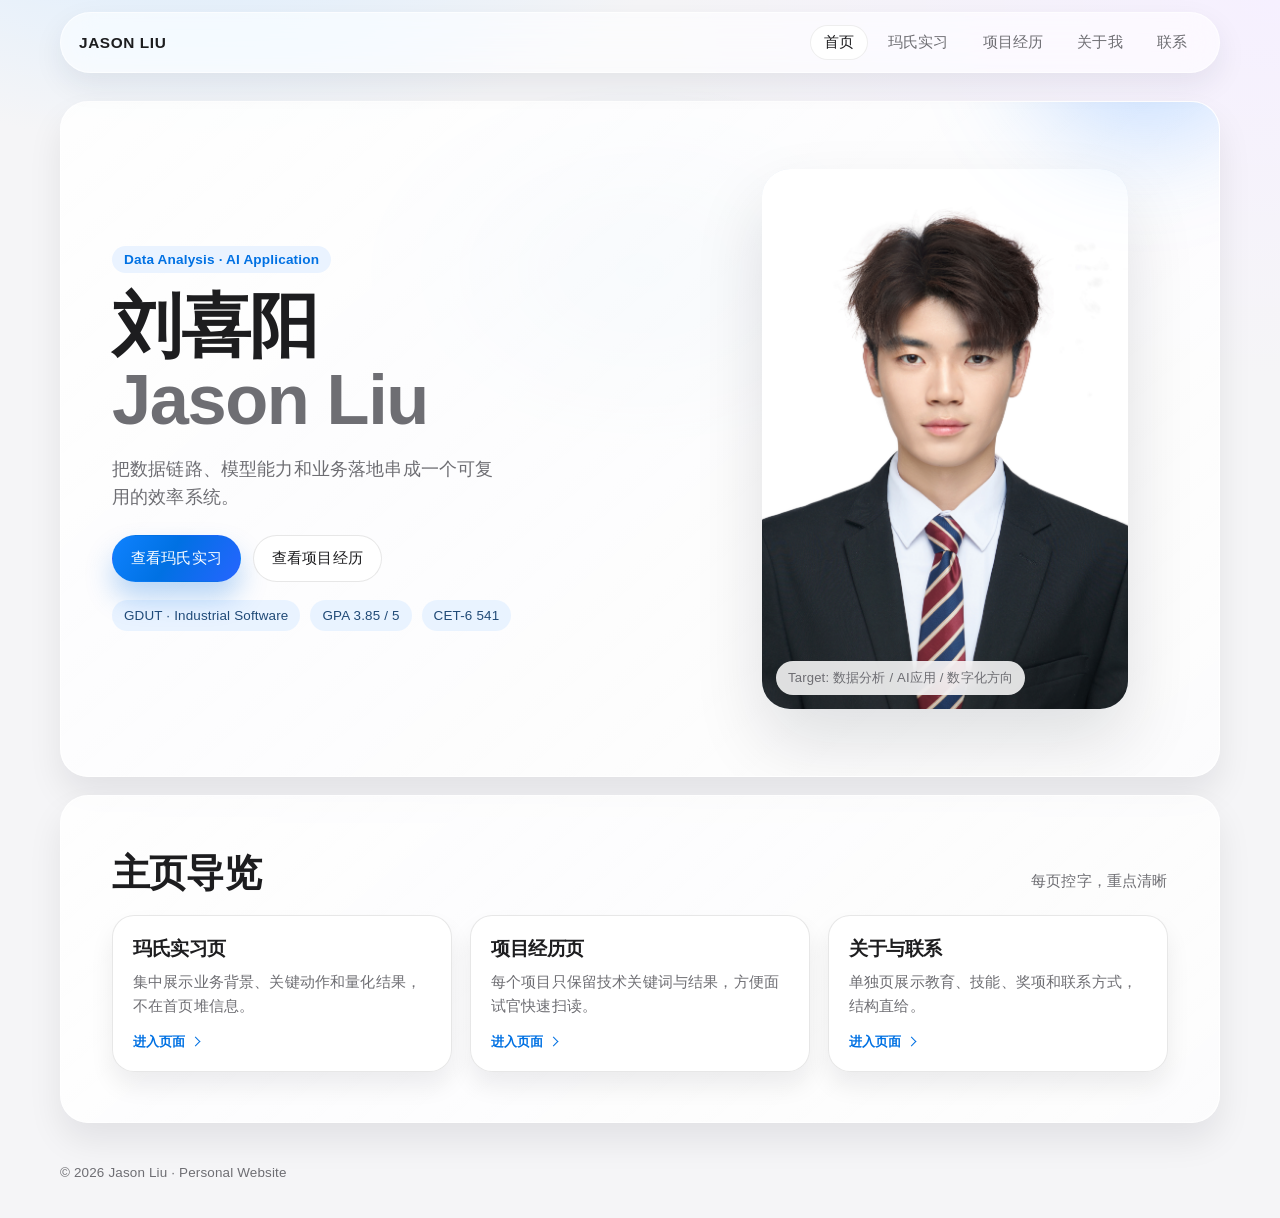
==== index.html @ 2a5bb50b "Deploy-ready personal homepage" ====
<!doctype html>
<html lang="zh-CN">
  <head>
    <meta charset="utf-8" />
    <meta name="viewport" content="width=device-width, initial-scale=1" />
    <title>刘喜阳 | 个人主页</title>
    <meta name="description" content="刘喜阳 Jason Liu 个人主页 - 数据分析与AI应用方向" />
    <link rel="stylesheet" href="./styles.css" />
  </head>
  <body>
    <div class="scroll-progress" aria-hidden="true"></div>
    <header class="site-header">
      <a class="brand" href="./index.html">JASON LIU</a>
      <button class="menu-toggle" aria-expanded="false" aria-controls="site-nav">菜单</button>
      <nav id="site-nav" class="site-nav">
        <a href="./index.html">首页</a>
        <a href="./internship.html">玛氏实习</a>
        <a href="./projects.html">项目经历</a>
        <a href="./about.html">关于我</a>
        <a href="./contact.html">联系</a>
      </nav>
    </header>

    <main>
      <section class="hero">
        <div class="reveal-card" data-reveal>
          <p class="eyebrow">Data Analysis · AI Application</p>
          <h1>
            刘喜阳<br />
            <span>Jason Liu</span>
          </h1>
          <p class="lead">把数据链路、模型能力和业务落地串成一个可复用的效率系统。</p>
          <div class="hero-actions">
            <a class="btn primary" href="./internship.html">查看玛氏实习</a>
            <a class="btn secondary" href="./projects.html">查看项目经历</a>
          </div>
          <div class="quick-points">
            <span>GDUT · Industrial Software</span>
            <span>GPA 3.85 / 5</span>
            <span>CET-6 541</span>
          </div>
        </div>
        <figure class="hero-media reveal-card tilt-card" data-reveal>
          <img src="./d1d19678adbbcc98fbcbd94c65c5132.jpg" alt="刘喜阳证件照" />
          <figcaption class="badge">Target: 数据分析 / AI应用 / 数字化方向</figcaption>
        </figure>
      </section>

      <section>
        <div class="title-row reveal-card" data-reveal>
          <h2>主页导览</h2>
          <p class="sub">每页控字，重点清晰</p>
        </div>
        <div class="grid three-col">
          <article class="card reveal-card tilt-card" data-reveal>
            <a class="card-link" href="./internship.html">
              <h3>玛氏实习页</h3>
              <p>集中展示业务背景、关键动作和量化结果，不在首页堆信息。</p>
              <span class="card-jump">进入页面</span>
            </a>
          </article>
          <article class="card reveal-card tilt-card" data-reveal>
            <a class="card-link" href="./projects.html">
              <h3>项目经历页</h3>
              <p>每个项目只保留技术关键词与结果，方便面试官快速扫读。</p>
              <span class="card-jump">进入页面</span>
            </a>
          </article>
          <article class="card reveal-card tilt-card" data-reveal>
            <a class="card-link" href="./about.html">
              <h3>关于与联系</h3>
              <p>单独页展示教育、技能、奖项和联系方式，结构直给。</p>
              <span class="card-jump">进入页面</span>
            </a>
          </article>
        </div>
      </section>
    </main>

    <footer>© 2026 Jason Liu · Personal Website</footer>
    <script src="./script.js"></script>
  </body>
  </html>
---- styles.css ----
:root {
  --bg: #f5f5f7;
  --bg-alt: #ffffff;
  --text: #1d1d1f;
  --muted: #6e6e73;
  --accent: #0071e3;
  --accent-soft: #eaf3ff;
  --surface: rgba(255, 255, 255, 0.76);
  --surface-solid: #ffffff;
  --border: rgba(20, 20, 20, 0.1);
  --radius-xl: 28px;
  --radius-lg: 22px;
  --radius-md: 16px;
  --shadow-lg: 0 34px 70px rgba(10, 15, 30, 0.12);
  --shadow-md: 0 18px 34px rgba(10, 15, 30, 0.08);
  --mouse-x: 50vw;
  --mouse-y: 30vh;
  --max-width: 1160px;
}

*,
*::before,
*::after {
  box-sizing: border-box;
}

html {
  scroll-behavior: smooth;
}

body {
  margin: 0;
  color: var(--text);
  background:
    radial-gradient(720px 380px at 15% -10%, #d8ecff 0%, transparent 70%),
    radial-gradient(900px 540px at 100% 0%, #f6f0ff 0%, transparent 70%),
    var(--bg);
  font-family: "SF Pro Display", "SF Pro Text", "PingFang SC", "Helvetica Neue", "Segoe UI", sans-serif;
  letter-spacing: 0.01em;
  min-height: 100vh;
}

body::before {
  content: "";
  position: fixed;
  inset: 0;
  z-index: -1;
  pointer-events: none;
  background: radial-gradient(380px 260px at var(--mouse-x) var(--mouse-y), rgba(0, 113, 227, 0.11) 0%, transparent 72%);
}

a {
  color: inherit;
  text-decoration: none;
}

img {
  max-width: 100%;
  display: block;
}

.scroll-progress {
  position: fixed;
  top: 0;
  left: 0;
  width: 100%;
  height: 3px;
  transform-origin: 0 50%;
  transform: scaleX(0);
  background: linear-gradient(90deg, #8bc6ff 0%, #0071e3 60%, #3455ff 100%);
  z-index: 120;
}

.site-header {
  position: sticky;
  top: 10px;
  z-index: 100;
  margin: 12px auto 0;
  width: min(calc(100% - 24px), var(--max-width));
  display: flex;
  align-items: center;
  justify-content: space-between;
  padding: 12px 18px;
  border: 1px solid rgba(255, 255, 255, 0.65);
  border-radius: 999px;
  background: rgba(255, 255, 255, 0.58);
  backdrop-filter: saturate(180%) blur(16px);
  box-shadow: 0 12px 30px rgba(30, 40, 60, 0.08);
  transition: padding 0.28s ease, box-shadow 0.28s ease, background-color 0.28s ease, transform 0.28s ease;
}

.site-header.is-compact {
  padding: 9px 14px;
  transform: translateY(-1px);
  background: rgba(255, 255, 255, 0.74);
  box-shadow: 0 8px 22px rgba(30, 40, 60, 0.1);
}

.brand {
  font-weight: 640;
  font-size: 0.96rem;
  letter-spacing: 0.04em;
}

.site-nav {
  display: flex;
  align-items: center;
  gap: 6px;
}

.site-nav a {
  padding: 8px 14px;
  border-radius: 999px;
  color: var(--muted);
  font-size: 0.92rem;
  transition: background-color 0.24s ease, color 0.24s ease, transform 0.24s ease;
}

.site-nav a:hover {
  transform: translateY(-1px);
  color: var(--text);
  background: rgba(255, 255, 255, 0.82);
}

.site-nav a[aria-current="page"] {
  color: var(--text);
  background: rgba(255, 255, 255, 0.95);
  box-shadow: inset 0 0 0 1px rgba(20, 20, 20, 0.07);
}

.menu-toggle {
  display: none;
  appearance: none;
  border: 1px solid var(--border);
  background: var(--surface-solid);
  border-radius: 999px;
  padding: 7px 12px;
  color: var(--text);
  font-size: 0.9rem;
}

main {
  width: min(calc(100% - 28px), var(--max-width));
  margin: 28px auto 42px;
  transition: opacity 0.34s ease, transform 0.34s ease;
}

body.is-leaving main {
  opacity: 0;
  transform: translateY(14px);
}

section {
  margin: 18px 0;
  padding: clamp(26px, 4vw, 52px);
  border-radius: var(--radius-xl);
  border: 1px solid rgba(255, 255, 255, 0.75);
  background: linear-gradient(140deg, rgba(255, 255, 255, 0.86) 0%, rgba(255, 255, 255, 0.72) 100%);
  box-shadow: var(--shadow-md);
  position: relative;
  transition: transform 0.42s ease, box-shadow 0.42s ease, border-color 0.42s ease;
}

section::before {
  content: "";
  position: absolute;
  inset: 0;
  border-radius: inherit;
  border: 1px solid transparent;
  pointer-events: none;
  transition: border-color 0.42s ease, box-shadow 0.42s ease;
}

section.section-active {
  transform: translateY(-2px);
  box-shadow: 0 20px 36px rgba(14, 22, 42, 0.11);
}

section.section-active::before {
  border-color: rgba(0, 113, 227, 0.14);
  box-shadow: inset 0 1px 0 rgba(255, 255, 255, 0.85);
}

.hero {
  display: grid;
  grid-template-columns: 1.12fr 0.88fr;
  gap: clamp(18px, 3.4vw, 42px);
  align-items: center;
  min-height: clamp(420px, 70vh, 620px);
  overflow: hidden;
  position: relative;
}

.hero::after {
  content: "";
  position: absolute;
  inset: -40% -10% auto auto;
  width: 380px;
  height: 380px;
  border-radius: 50%;
  filter: blur(40px);
  background: radial-gradient(circle at 50% 50%, rgba(72, 156, 255, 0.42), transparent 65%);
  pointer-events: none;
}

.eyebrow {
  display: inline-flex;
  align-items: center;
  gap: 8px;
  margin: 0 0 16px;
  padding: 6px 12px;
  border-radius: 999px;
  background: var(--accent-soft);
  color: var(--accent);
  font-weight: 560;
  font-size: 0.85rem;
}

h1,
h2,
h3 {
  margin: 0;
  letter-spacing: -0.02em;
}

h1 {
  font-size: clamp(2rem, 6vw, 4.4rem);
  line-height: 1.05;
}

h1 span {
  color: var(--muted);
  font-weight: 550;
}

.lead {
  margin: 18px 0 0;
  color: var(--muted);
  font-size: clamp(1rem, 1.4vw, 1.2rem);
  line-height: 1.58;
  max-width: 40ch;
}

.hero-actions {
  margin-top: 24px;
  display: flex;
  flex-wrap: wrap;
  gap: 12px;
}

.btn {
  position: relative;
  display: inline-flex;
  align-items: center;
  justify-content: center;
  gap: 8px;
  padding: 12px 18px;
  border-radius: 999px;
  border: 1px solid transparent;
  font-size: 0.95rem;
  font-weight: 560;
  transition: transform 0.22s ease, box-shadow 0.28s ease, background-color 0.24s ease, color 0.24s ease;
  will-change: transform;
}

.btn.primary {
  color: #fff;
  background: linear-gradient(120deg, #0f82ff 0%, #0071e3 45%, #2665ff 100%);
  box-shadow: 0 16px 28px rgba(0, 113, 227, 0.28);
}

.btn.secondary {
  color: var(--text);
  border-color: var(--border);
  background: rgba(255, 255, 255, 0.85);
}

.btn:hover {
  transform: translateY(-2px);
}

.btn:active {
  transform: translateY(0);
}

.hero-media {
  position: relative;
  border-radius: var(--radius-xl);
  overflow: hidden;
  box-shadow: var(--shadow-lg);
  background: #dfe8f3;
}

.hero-media img {
  width: 100%;
  height: clamp(320px, 50vw, 540px);
  object-fit: cover;
}

.badge {
  position: absolute;
  left: 14px;
  bottom: 14px;
  padding: 8px 12px;
  border-radius: 999px;
  background: rgba(255, 255, 255, 0.86);
  backdrop-filter: blur(10px);
  font-size: 0.82rem;
  color: var(--muted);
}

.grid {
  display: grid;
  gap: clamp(12px, 1.8vw, 18px);
}

.two-col {
  grid-template-columns: repeat(2, minmax(0, 1fr));
}

.three-col {
  grid-template-columns: repeat(3, minmax(0, 1fr));
}

.card {
  border-radius: var(--radius-lg);
  border: 1px solid var(--border);
  background: var(--surface);
  box-shadow: 0 14px 24px rgba(16, 18, 30, 0.07);
  padding: 20px;
}

.card h3 {
  font-size: 1.18rem;
  margin-bottom: 8px;
}

.card p {
  margin: 0;
  color: var(--muted);
  line-height: 1.58;
  font-size: 0.96rem;
}

.card-link {
  display: flex;
  flex-direction: column;
  min-height: 100%;
  color: inherit;
}

.card-jump {
  margin-top: 14px;
  display: inline-flex;
  align-items: center;
  gap: 6px;
  font-size: 0.84rem;
  font-weight: 600;
  color: var(--accent);
  transition: transform 0.22s ease;
}

.card-jump::after {
  content: "";
  width: 7px;
  height: 7px;
  border-top: 1.8px solid currentColor;
  border-right: 1.8px solid currentColor;
  transform: rotate(45deg);
}

.card-link:hover .card-jump {
  transform: translateX(2px);
}

.card-image {
  width: 100%;
  height: 220px;
  border-radius: 14px;
  object-fit: cover;
  margin-bottom: 12px;
  box-shadow: 0 10px 18px rgba(16, 18, 30, 0.08);
}

.hobby-stage {
  display: grid;
  grid-template-columns: repeat(12, minmax(0, 1fr));
  grid-template-rows: repeat(2, minmax(220px, auto));
  gap: 16px;
}

.hobby-tile {
  position: relative;
  border-radius: 24px;
  overflow: hidden;
  border: 1px solid rgba(255, 255, 255, 0.58);
  box-shadow: 0 20px 36px rgba(12, 24, 44, 0.14);
  background: #c9d7e7;
  min-height: 220px;
}

.hobby-feature {
  grid-column: 1 / span 4;
  grid-row: 1 / span 2;
  min-height: 456px;
}

.hobby-sport {
  grid-column: 5 / span 4;
  grid-row: 1;
}

.hobby-dive {
  grid-column: 9 / span 4;
  grid-row: 1;
}

.hobby-wide {
  grid-column: 5 / span 8;
  grid-row: 2;
}

.hobby-tile img {
  width: 100%;
  height: 100%;
  object-fit: cover;
  transform: scale(1.02);
  transition: transform 0.5s ease, filter 0.5s ease;
}

.hobby-feature img {
  object-fit: contain;
  background: #151b24;
  transform: none;
}

.hobby-feature:hover img {
  transform: none;
  filter: none;
}

.hobby-tile::after {
  content: "";
  position: absolute;
  inset: 0;
  background: linear-gradient(180deg, rgba(8, 14, 28, 0.08) 18%, rgba(8, 14, 28, 0.72) 100%);
}

.hobby-overlay {
  position: absolute;
  left: 18px;
  right: 18px;
  bottom: 18px;
  z-index: 1;
  color: #f5f7fa;
}

.hobby-tag {
  margin: 0 0 8px;
  display: inline-flex;
  padding: 6px 10px;
  border-radius: 999px;
  border: 1px solid rgba(255, 255, 255, 0.28);
  background: rgba(255, 255, 255, 0.16);
  backdrop-filter: blur(8px);
  font-size: 0.78rem;
  letter-spacing: 0.05em;
}

.hobby-overlay h3 {
  margin: 0;
  font-size: clamp(1.2rem, 2.2vw, 1.72rem);
  line-height: 1.2;
}

.hobby-overlay p {
  margin: 8px 0 0;
  font-size: 0.93rem;
  line-height: 1.45;
  color: rgba(245, 247, 250, 0.92);
  max-width: 34ch;
}

.hobby-tile:hover img {
  transform: scale(1.04);
  filter: saturate(1.08);
}

.chips {
  margin-top: 12px;
  display: flex;
  flex-wrap: wrap;
  gap: 8px;
}

.chip {
  padding: 6px 10px;
  border-radius: 999px;
  font-size: 0.8rem;
  color: #27415c;
  background: #eef5ff;
  border: 1px solid rgba(0, 113, 227, 0.14);
}

.gpa-spotlight {
  margin-top: 14px;
  padding: 12px 14px;
  border-radius: 14px;
  background: linear-gradient(120deg, #e7f2ff 0%, #f2f8ff 100%);
  border: 1px solid rgba(0, 113, 227, 0.18);
  box-shadow: inset 0 1px 0 rgba(255, 255, 255, 0.75);
  display: flex;
  flex-wrap: wrap;
  align-items: center;
  gap: 8px;
}

.gpa-pill {
  display: inline-flex;
  align-items: center;
  padding: 7px 12px;
  border-radius: 999px;
  background: rgba(255, 255, 255, 0.72);
  border: 1px solid rgba(0, 113, 227, 0.16);
  font-size: 1.02rem;
  font-weight: 700;
  color: #0f3a67;
}

.gpa-top {
  display: inline-flex;
  align-items: center;
  padding: 7px 12px;
  border-radius: 999px;
  background: #0f4f95;
  color: #ffffff;
  font-size: 0.9rem;
  font-weight: 650;
  letter-spacing: 0.02em;
}

.title-row {
  display: flex;
  justify-content: space-between;
  align-items: baseline;
  gap: 14px;
  margin-bottom: 16px;
}

.title-row h2 {
  font-size: clamp(1.6rem, 3.2vw, 2.4rem);
}

.title-row .sub {
  margin: 0;
  color: var(--muted);
  font-size: 0.95rem;
}

.metric-card {
  padding: 20px;
}

.metric-label {
  margin: 0;
  color: var(--muted);
  font-size: 0.9rem;
}

.metric-value {
  margin-top: 8px;
  font-size: clamp(1.6rem, 3.6vw, 2.4rem);
  font-weight: 650;
  letter-spacing: -0.02em;
}

.summary-grid {
  display: grid;
  gap: 14px;
  grid-template-columns: repeat(2, minmax(0, 1fr));
}

.summary-item {
  border: 1px solid var(--border);
  border-radius: var(--radius-md);
  background: rgba(255, 255, 255, 0.9);
  padding: 18px;
  box-shadow: 0 10px 20px rgba(16, 18, 30, 0.05);
}

.summary-item h3 {
  margin: 0;
  font-size: 1.08rem;
}

.summary-item p {
  margin: 8px 0 0;
  color: var(--muted);
  font-size: 0.94rem;
}

.story-list {
  display: grid;
  gap: 12px;
}

.story-item {
  padding: 16px 18px;
  border-radius: var(--radius-md);
  border: 1px solid var(--border);
  background: rgba(255, 255, 255, 0.85);
}

.story-item h3 {
  font-size: 1.05rem;
  margin-bottom: 6px;
}

.story-item p {
  margin: 0;
  color: var(--muted);
  font-size: 0.92rem;
}

.detail-list {
  display: grid;
  gap: 12px;
}

.detail-card {
  border: 1px solid var(--border);
  border-radius: var(--radius-md);
  background: rgba(255, 255, 255, 0.88);
  box-shadow: 0 10px 20px rgba(16, 18, 30, 0.05);
  overflow: clip;
  transition: transform 0.28s ease, box-shadow 0.28s ease, border-color 0.28s ease;
}

.detail-card:hover {
  transform: translateY(-2px);
  border-color: rgba(0, 113, 227, 0.18);
  box-shadow: 0 16px 28px rgba(16, 18, 30, 0.09);
}

.detail-card > summary {
  list-style: none;
  cursor: pointer;
  padding: 16px 18px;
  display: flex;
  align-items: flex-start;
  justify-content: space-between;
  gap: 14px;
}

.detail-card > summary::-webkit-details-marker {
  display: none;
}

.detail-head h3 {
  margin: 0;
  font-size: 1.08rem;
}

.detail-head p {
  margin: 5px 0 0;
  color: var(--muted);
  font-size: 0.9rem;
}

.detail-switch {
  flex-shrink: 0;
  display: inline-flex;
  align-items: center;
  gap: 6px;
  margin-top: 1px;
  padding: 6px 10px;
  border-radius: 999px;
  background: #f3f8ff;
  border: 1px solid rgba(0, 113, 227, 0.12);
  color: #1a4b80;
  font-size: 0.8rem;
  line-height: 1;
}

.detail-card[open] .detail-switch::before {
  content: "收起";
}

.detail-card:not([open]) .detail-switch::before {
  content: "展开";
}

.detail-switch::after {
  content: "";
  width: 6px;
  height: 6px;
  border-right: 1.8px solid currentColor;
  border-bottom: 1.8px solid currentColor;
  transform: rotate(45deg) translateY(-1px);
  transition: transform 0.24s ease;
}

.detail-card[open] .detail-switch::after {
  transform: rotate(225deg) translateY(1px);
}

.detail-body {
  padding: 0 18px 18px;
  border-top: 1px solid rgba(20, 20, 20, 0.08);
  display: grid;
  grid-template-columns: minmax(0, 1fr) 104px;
  column-gap: 16px;
  gap: 12px;
}

.detail-body > .bullet-list,
.detail-body > .project-result,
.detail-body > .stack-row {
  grid-column: 1;
}

.detail-body > .micro-cue {
  grid-column: 2;
  grid-row: 1 / span 3;
  align-self: center;
  justify-self: end;
}

.bullet-list {
  margin: 0;
  padding-left: 18px;
  color: var(--muted);
  font-size: 0.93rem;
  line-height: 1.62;
}

.bullet-list li + li {
  margin-top: 6px;
}

.project-result {
  margin: 0;
  padding: 10px 12px;
  border-radius: 12px;
  background: #edf6ff;
  border: 1px solid rgba(0, 113, 227, 0.1);
  color: #174472;
  font-size: 0.9rem;
  font-weight: 560;
}

.stack-row {
  display: flex;
  flex-wrap: wrap;
  gap: 8px;
}

.stack-row span {
  padding: 6px 10px;
  border-radius: 999px;
  font-size: 0.8rem;
  background: #f4f6fa;
  color: #324456;
}

.micro-cue {
  width: 84px;
  height: 84px;
  border-radius: 16px;
  border: 1px solid rgba(0, 113, 227, 0.16);
  background: linear-gradient(145deg, rgba(255, 255, 255, 0.92), rgba(239, 247, 255, 0.88));
  box-shadow: 0 10px 18px rgba(17, 38, 77, 0.08);
  position: relative;
  overflow: hidden;
}

.micro-cue span {
  position: absolute;
  display: block;
}

.cue-etl {
  background: linear-gradient(160deg, #eaf4ff 0%, #d8eaff 100%);
  border-color: rgba(66, 131, 214, 0.26);
}

.cue-etl span {
  left: 12px;
  height: 6px;
  border-radius: 999px;
  background: linear-gradient(90deg, #2e7ed9 0%, #5aa4f7 100%);
  box-shadow: 0 0 0 1px rgba(255, 255, 255, 0.42) inset;
  transform-origin: left center;
  animation: etlFlow 2.6s ease-in-out infinite;
}

.cue-etl span:nth-child(1) {
  top: 22px;
  width: 48px;
}

.cue-etl span:nth-child(2) {
  top: 35px;
  width: 34px;
  animation-delay: 0.35s;
}

.cue-etl span:nth-child(3) {
  top: 48px;
  width: 56px;
  animation-delay: 0.7s;
}

.cue-forecast span {
  bottom: 14px;
  width: 12px;
  border-radius: 6px 6px 3px 3px;
  background: linear-gradient(180deg, #5eb2ff 0%, #1f7fe9 100%);
  transform-origin: 50% 100%;
  animation: barRise 2.8s ease-in-out infinite;
}

.cue-forecast span:nth-child(1) {
  left: 14px;
  height: 26px;
}

.cue-forecast span:nth-child(2) {
  left: 34px;
  height: 36px;
  animation-delay: 0.25s;
}

.cue-forecast span:nth-child(3) {
  left: 54px;
  height: 46px;
  animation-delay: 0.5s;
}

.cue-forecast::after {
  content: "";
  position: absolute;
  left: 12px;
  right: 12px;
  top: 24px;
  height: 2px;
  background: linear-gradient(90deg, transparent 0%, #2f8eff 20%, #6ac1ff 70%, transparent 100%);
  transform-origin: left center;
  animation: trendSweep 3s ease-in-out infinite;
}

.cue-ai span {
  width: 34px;
  height: 44px;
  border-radius: 8px;
  background: rgba(255, 255, 255, 0.82);
  border: 1px solid rgba(0, 113, 227, 0.22);
}

.cue-ai span:nth-child(1) {
  left: 13px;
  top: 20px;
  transform: rotate(-5deg);
}

.cue-ai span:nth-child(2) {
  right: 13px;
  bottom: 16px;
  transform: rotate(5deg);
}

.cue-ai::after {
  content: "";
  position: absolute;
  inset: 10px;
  border-radius: 10px;
  background: linear-gradient(120deg, transparent 0%, rgba(35, 144, 255, 0.18) 45%, transparent 100%);
  animation: scanMove 2.8s linear infinite;
}

.cue-db span {
  left: 12px;
  width: 60px;
  height: 12px;
  border-radius: 999px;
  border: 1px solid rgba(41, 109, 183, 0.35);
  background: linear-gradient(180deg, rgba(255, 255, 255, 0.96), rgba(225, 238, 255, 0.9));
  animation: dbPulse 2.4s ease-in-out infinite;
}

.cue-db span:nth-child(1) {
  top: 20px;
}

.cue-db span:nth-child(2) {
  top: 34px;
  animation-delay: 0.25s;
}

.cue-db span:nth-child(3) {
  top: 48px;
  animation-delay: 0.5s;
}

@keyframes etlFlow {
  0%,
  100% {
    transform: scaleX(0.55);
    opacity: 0.55;
  }
  50% {
    transform: scaleX(1);
    opacity: 1;
  }
}

@keyframes barRise {
  0%,
  100% {
    transform: scaleY(0.72);
    opacity: 0.72;
  }
  50% {
    transform: scaleY(1.06);
    opacity: 1;
  }
}

@keyframes trendSweep {
  0%,
  100% {
    transform: scaleX(0.55) translateX(-8px);
    opacity: 0.55;
  }
  50% {
    transform: scaleX(1) translateX(0);
    opacity: 0.95;
  }
}

@keyframes scanMove {
  0% {
    transform: translateX(-26px);
    opacity: 0;
  }
  20% {
    opacity: 0.8;
  }
  80% {
    opacity: 0.8;
  }
  100% {
    transform: translateX(26px);
    opacity: 0;
  }
}

@keyframes dbPulse {
  0%,
  100% {
    transform: translateY(0);
    opacity: 0.68;
  }
  50% {
    transform: translateY(-1px);
    opacity: 1;
  }
}

.project-hero {
  background:
    linear-gradient(120deg, rgba(250, 253, 255, 0.92), rgba(243, 248, 255, 0.84)),
    url("./936e5fef3b767915440b49e840a2b5e4.jpg") center / cover;
}

.project-card {
  overflow: hidden;
}

.project-card .result {
  margin-top: 14px;
  padding: 10px 12px;
  border-radius: 12px;
  background: #f2f8ff;
  color: #12395f;
  font-weight: 560;
  font-size: 0.88rem;
  line-height: 1.45;
}

.mini-gallery {
  display: grid;
  grid-template-columns: repeat(3, minmax(0, 1fr));
  gap: 12px;
}

.mini-gallery img {
  width: 100%;
  height: 200px;
  border-radius: var(--radius-md);
  object-fit: cover;
  box-shadow: var(--shadow-md);
}

.contact-card strong {
  display: block;
  margin-bottom: 5px;
  font-size: 1rem;
}

.contact-card a {
  color: var(--accent);
  font-weight: 560;
}

.contact-value {
  margin: 0;
  color: var(--text);
  font-size: 1rem;
  font-weight: 620;
  letter-spacing: 0.01em;
}

.contact-actions {
  margin-top: 12px;
  display: flex;
  gap: 10px;
  flex-wrap: wrap;
}

.copy-btn.copy-compact {
  padding: 8px 14px;
  font-size: 0.88rem;
}

.copy-btn.is-copied {
  color: #ffffff;
  background: #1f7a3d;
  border-color: #1f7a3d;
  box-shadow: 0 12px 24px rgba(31, 122, 61, 0.24);
}

.copy-btn.is-error {
  color: #ffffff;
  background: #972d2d;
  border-color: #972d2d;
  box-shadow: 0 12px 24px rgba(151, 45, 45, 0.24);
}

.cert-stack-wrap {
  margin-top: 20px;
  padding: 18px 20px 14px;
  border-radius: 20px;
  border: 1px solid var(--border);
  background: rgba(255, 255, 255, 0.7);
}

.cert-stack-title {
  margin: 0 0 14px;
  font-size: 0.95rem;
  color: var(--muted);
}

.cert-flip-deck {
  position: relative;
  height: 560px;
  max-width: 820px;
  overflow: hidden;
  border-radius: 16px;
}

.cert-deck-card {
  position: absolute;
  left: 0;
  top: 0;
  width: min(680px, 92%);
  aspect-ratio: 1.4 / 1;
  height: auto;
  display: flex;
  margin: 0;
  padding: 0;
  cursor: pointer;
  background: transparent;
  border-radius: 14px;
  overflow: hidden;
  border: none;
  box-shadow: 0 18px 32px rgba(10, 18, 34, 0.22);
  transition: transform 0.35s ease, box-shadow 0.35s ease, opacity 0.35s ease;
  will-change: transform;
}

.cert-deck-card:focus-visible {
  outline: 2px solid #2f8eff;
  outline-offset: 2px;
}

.cert-deck-card img {
  width: 100%;
  height: 100%;
  object-fit: contain;
  background: transparent;
}

.cert-deck-card.is-top {
  z-index: 5;
  opacity: 1;
  transform: translate(0, 0) rotate(-0.5deg) scale(1);
}

.cert-deck-card.is-top:hover {
  transform: translate(0, -3px) rotate(-0.3deg) scale(1.006);
  box-shadow: 0 20px 36px rgba(10, 18, 34, 0.26);
}

.cert-deck-card.is-peek-1 {
  z-index: 4;
  opacity: 0.94;
  transform: translate(6px, 18px) rotate(0.7deg) scale(0.988);
  pointer-events: none;
}

.cert-deck-card.is-peek-2 {
  z-index: 3;
  opacity: 0.86;
  transform: translate(12px, 34px) rotate(-0.5deg) scale(0.974);
  pointer-events: none;
}

.cert-deck-card.is-peek-3 {
  z-index: 2;
  opacity: 0.76;
  transform: translate(18px, 50px) rotate(0.4deg) scale(0.96);
  pointer-events: none;
}

.cert-deck-card.is-hidden {
  z-index: 1;
  opacity: 0;
  transform: translate(24px, 62px) scale(0.946);
  pointer-events: none;
}

.cert-stack-hint {
  margin: 10px 0 0;
  color: #5f6f83;
  font-size: 0.85rem;
}

.quick-points {
  margin-top: 18px;
  display: flex;
  flex-wrap: wrap;
  gap: 10px;
}

.quick-points span {
  border-radius: 999px;
  padding: 8px 12px;
  font-size: 0.84rem;
  color: #204a77;
  background: #e9f3ff;
}

footer {
  width: min(calc(100% - 32px), var(--max-width));
  margin: 18px auto 38px;
  color: var(--muted);
  font-size: 0.84rem;
}

.reveal-card {
  --ty: 20px;
  --rx: 0deg;
  --ry: 0deg;
  opacity: 0;
  transform: translateY(var(--ty)) perspective(1050px) rotateX(var(--rx)) rotateY(var(--ry));
  transition: opacity 0.62s cubic-bezier(0.2, 0.78, 0.2, 1), transform 0.62s cubic-bezier(0.2, 0.78, 0.2, 1);
}

.reveal-card.revealed {
  --ty: 0px;
  opacity: 1;
}

.tilt-card {
  transform-style: preserve-3d;
  will-change: transform;
}

.parallax-media {
  transform: translateY(var(--parallax, 0px)) scale(1.03);
  transition: transform 0.18s linear;
}

.muted {
  color: var(--muted);
}

@media (max-width: 980px) {
  .hero {
    grid-template-columns: 1fr;
    min-height: auto;
  }

  .two-col,
  .three-col,
  .mini-gallery {
    grid-template-columns: 1fr;
  }

  .summary-grid {
    grid-template-columns: 1fr;
  }

  .hobby-stage {
    grid-template-columns: 1fr;
    grid-auto-rows: 260px;
  }

  .hobby-feature,
  .hobby-sport,
  .hobby-dive,
  .hobby-wide {
    grid-column: 1 / -1;
    grid-row: span 1;
    min-height: 260px;
  }

  .detail-card > summary {
    flex-direction: column;
    gap: 10px;
  }

  .detail-body {
    grid-template-columns: 1fr;
  }

  .detail-body > .micro-cue {
    display: none;
  }

  .cert-flip-deck {
    height: 380px;
    max-width: none;
  }

  .cert-deck-card {
    width: 100%;
    aspect-ratio: 1.4 / 1;
    height: auto;
  }

  .cert-deck-card.is-peek-1 {
    transform: translate(4px, 12px) scale(0.988);
  }

  .cert-deck-card.is-peek-2 {
    transform: translate(8px, 24px) scale(0.976);
  }

  .cert-deck-card.is-peek-3 {
    transform: translate(12px, 36px) scale(0.964);
  }

  .hero-media img {
    height: min(66vw, 460px);
  }

  .site-header {
    top: 8px;
  }

  .menu-toggle {
    display: inline-flex;
  }

  .site-nav {
    position: absolute;
    left: 14px;
    right: 14px;
    top: calc(100% + 8px);
    padding: 10px;
    border: 1px solid var(--border);
    border-radius: 18px;
    background: rgba(255, 255, 255, 0.94);
    box-shadow: 0 18px 24px rgba(10, 15, 30, 0.09);
    flex-direction: column;
    align-items: stretch;
    opacity: 0;
    pointer-events: none;
    transform: translateY(-8px);
    transition: opacity 0.26s ease, transform 0.26s ease;
  }

  .site-nav.open {
    opacity: 1;
    pointer-events: auto;
    transform: translateY(0);
  }

  .site-nav a {
    border-radius: 12px;
  }
}

@media (prefers-reduced-motion: reduce) {
  html {
    scroll-behavior: auto;
  }

  * {
    animation: none !important;
    transition: none !important;
  }

  .reveal-card {
    opacity: 1;
    transform: none;
  }
}
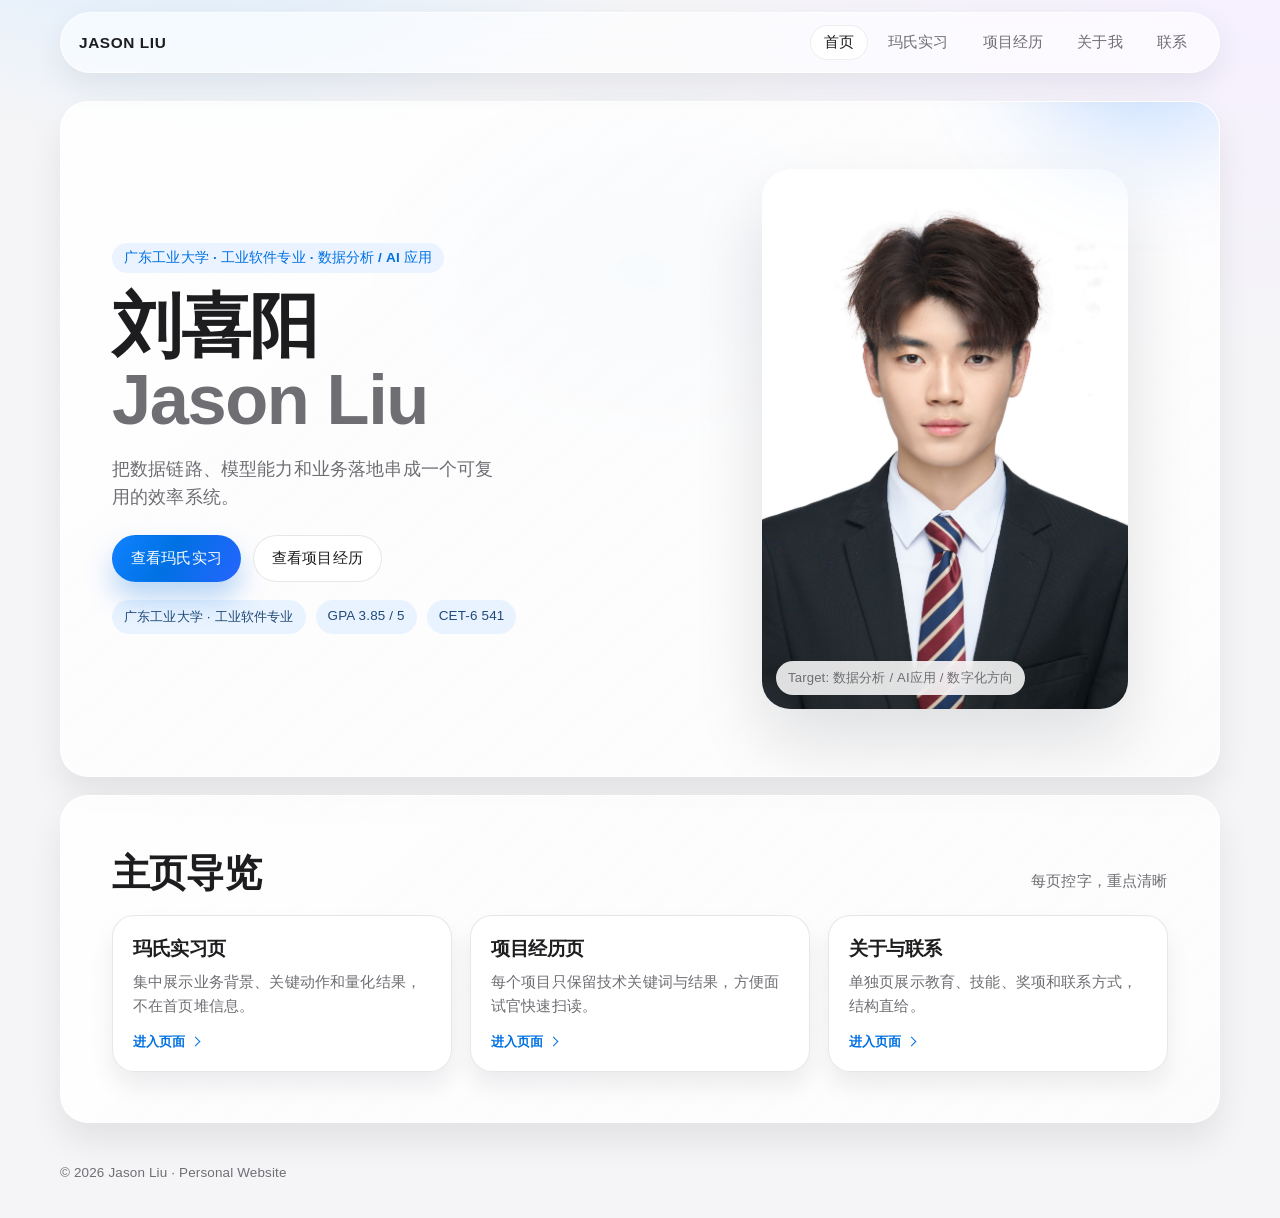
==== commit 1fe8f8bd: "Refine role and education identity copy" ====
--- a/index.html
+++ b/index.html
@@ -24,7 +24,7 @@
     <main>
       <section class="hero">
         <div class="reveal-card" data-reveal>
-          <p class="eyebrow">Data Analysis · AI Application</p>
+          <p class="eyebrow">广东工业大学 · 工业软件专业 · 数据分析 / AI 应用</p>
           <h1>
             刘喜阳<br />
             <span>Jason Liu</span>
@@ -35,7 +35,7 @@
             <a class="btn secondary" href="./projects.html">查看项目经历</a>
           </div>
           <div class="quick-points">
-            <span>GDUT · Industrial Software</span>
+            <span>广东工业大学 · 工业软件专业</span>
             <span>GPA 3.85 / 5</span>
             <span>CET-6 541</span>
           </div>
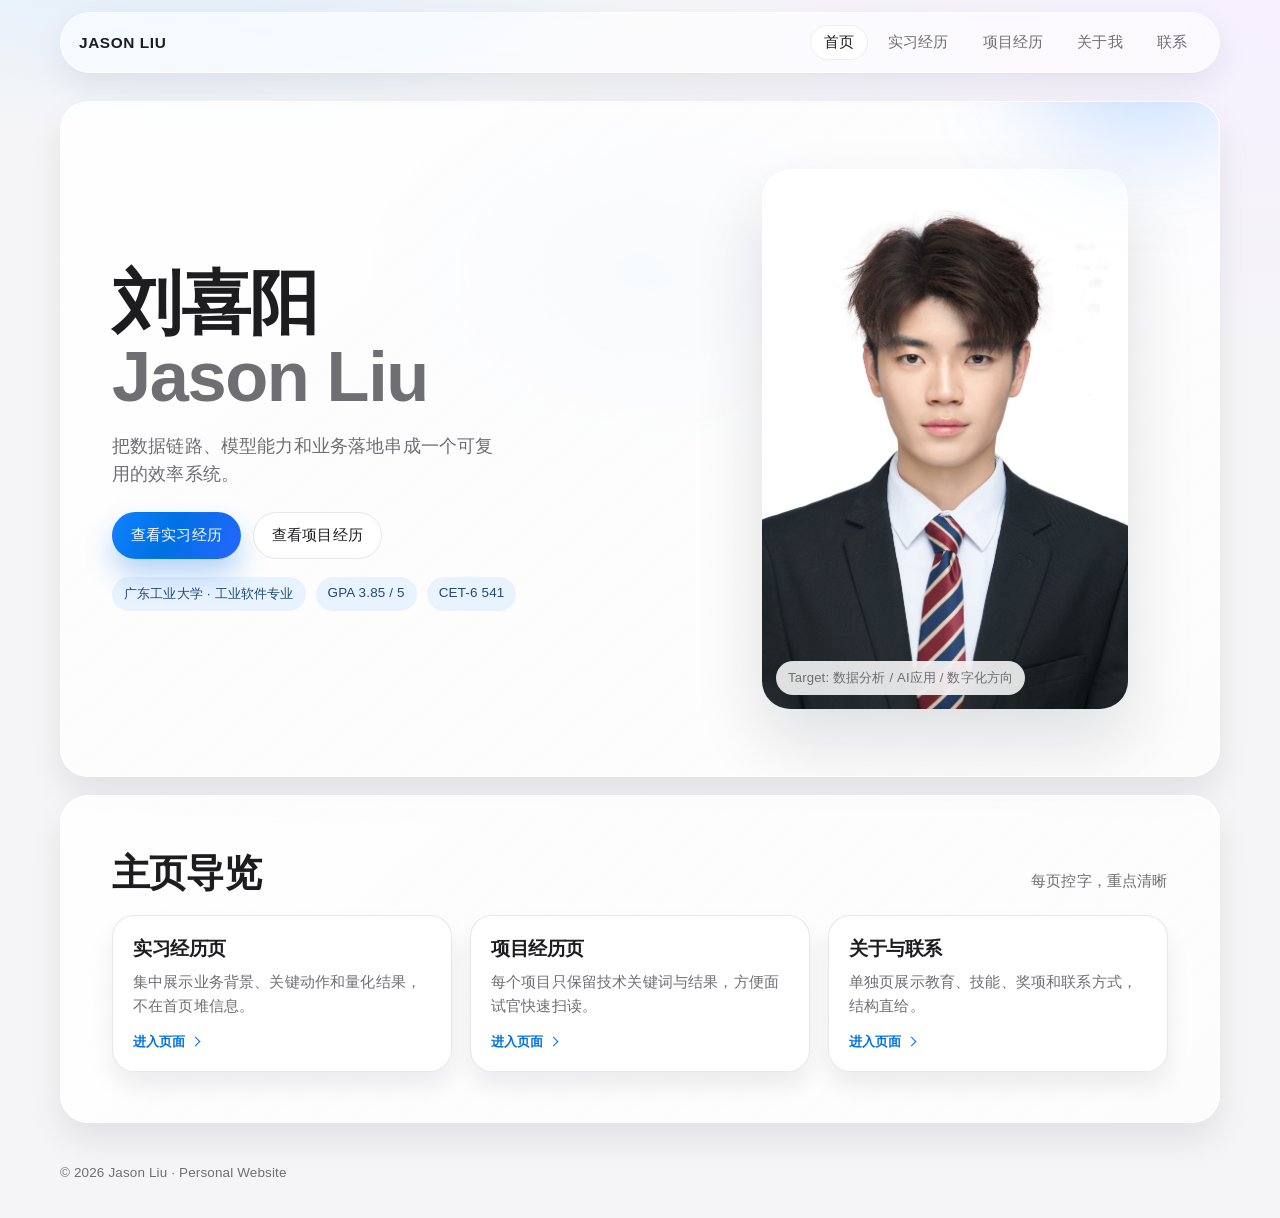
==== commit eb570e69: "Polish about page and role messaging" ====
--- a/index.html
+++ b/index.html
@@ -14,7 +14,7 @@
       <button class="menu-toggle" aria-expanded="false" aria-controls="site-nav">菜单</button>
       <nav id="site-nav" class="site-nav">
         <a href="./index.html">首页</a>
-        <a href="./internship.html">玛氏实习</a>
+        <a href="./internship.html">实习经历</a>
         <a href="./projects.html">项目经历</a>
         <a href="./about.html">关于我</a>
         <a href="./contact.html">联系</a>
@@ -24,14 +24,13 @@
     <main>
       <section class="hero">
         <div class="reveal-card" data-reveal>
-          <p class="eyebrow">广东工业大学 · 工业软件专业 · 数据分析 / AI 应用</p>
           <h1>
             刘喜阳<br />
             <span>Jason Liu</span>
           </h1>
           <p class="lead">把数据链路、模型能力和业务落地串成一个可复用的效率系统。</p>
           <div class="hero-actions">
-            <a class="btn primary" href="./internship.html">查看玛氏实习</a>
+            <a class="btn primary" href="./internship.html">查看实习经历</a>
             <a class="btn secondary" href="./projects.html">查看项目经历</a>
           </div>
           <div class="quick-points">
@@ -54,7 +53,7 @@
         <div class="grid three-col">
           <article class="card reveal-card tilt-card" data-reveal>
             <a class="card-link" href="./internship.html">
-              <h3>玛氏实习页</h3>
+              <h3>实习经历页</h3>
               <p>集中展示业务背景、关键动作和量化结果，不在首页堆信息。</p>
               <span class="card-jump">进入页面</span>
             </a>
--- a/styles.css
+++ b/styles.css
@@ -233,6 +233,14 @@
   font-weight: 550;
 }
 
+h1 .hero-role {
+  display: block;
+  margin-top: 10px;
+  font-size: clamp(1.15rem, 2vw, 1.85rem);
+  line-height: 1.2;
+  letter-spacing: 0.01em;
+}
+
 .lead {
   margin: 18px 0 0;
   color: var(--muted);
@@ -295,6 +303,10 @@
   width: 100%;
   height: clamp(320px, 50vw, 540px);
   object-fit: cover;
+}
+
+.about-hero-media img {
+  object-position: center center;
 }
 
 .badge {
